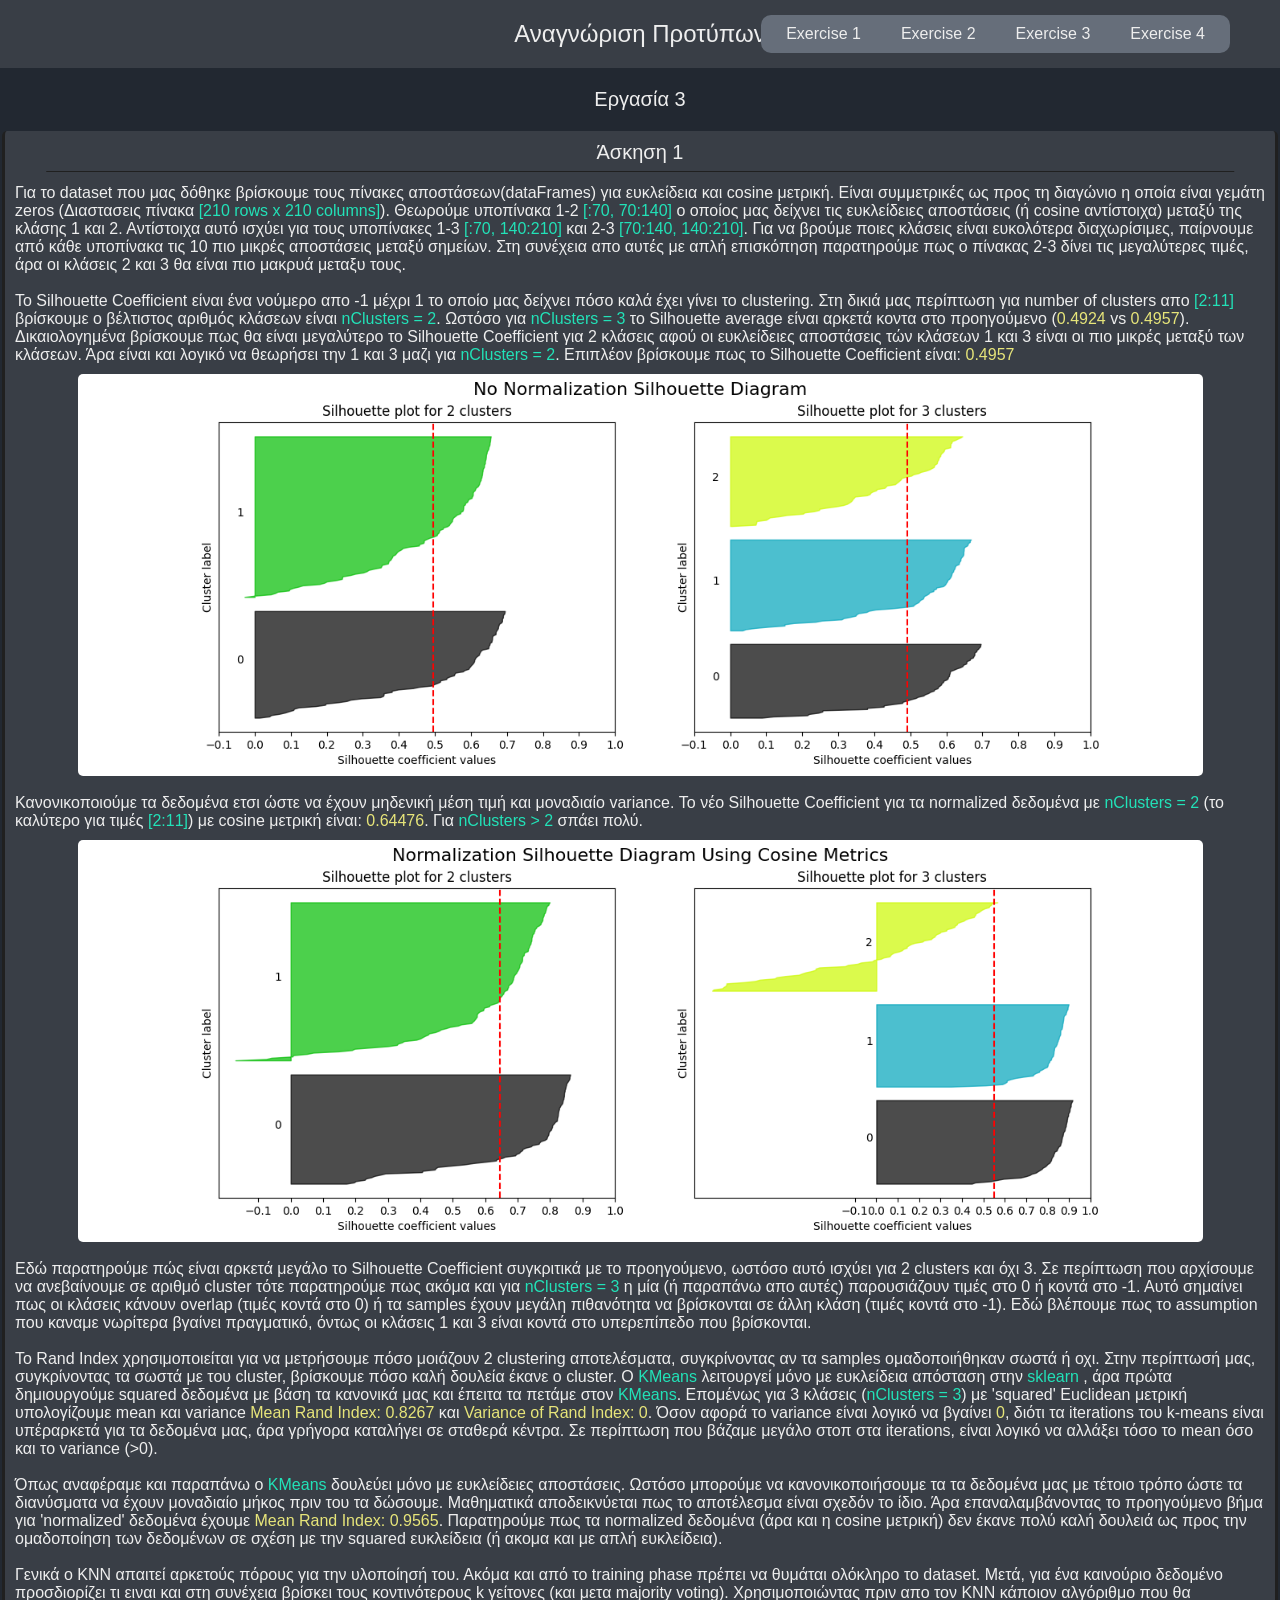
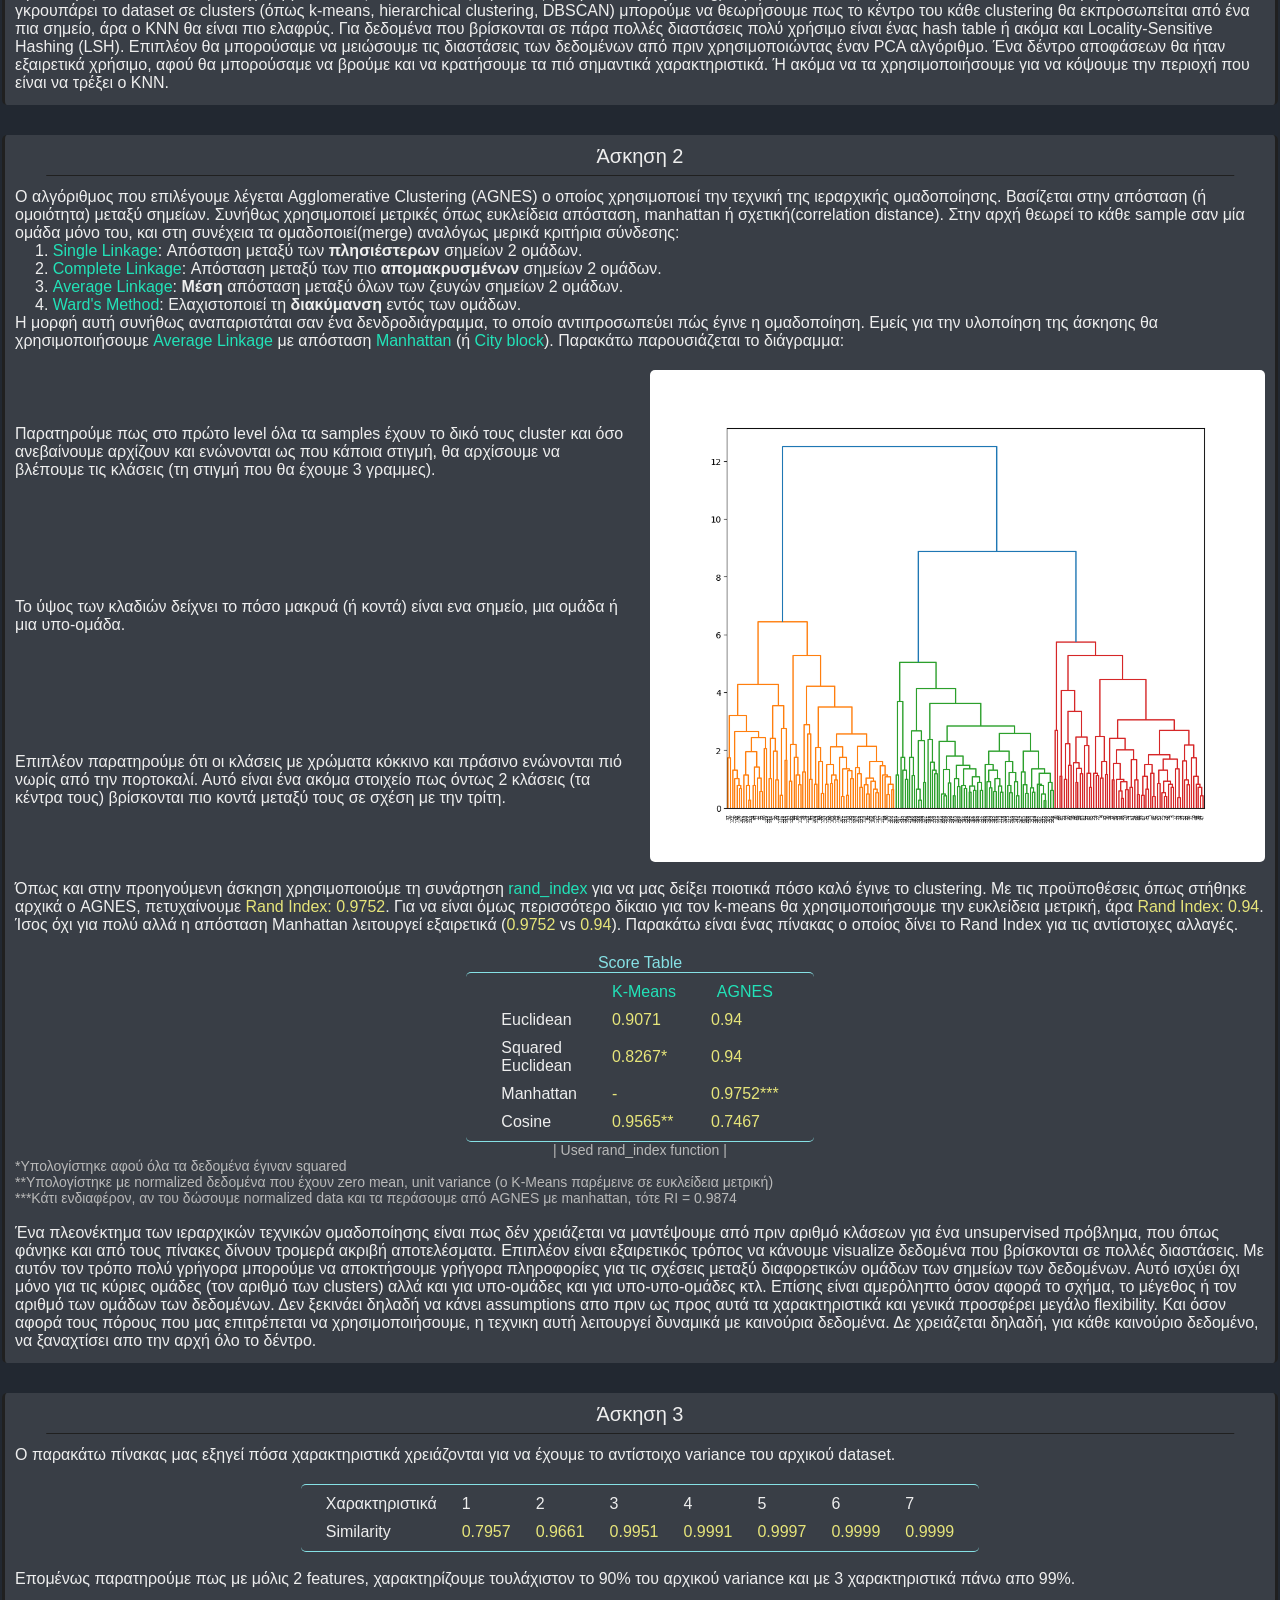
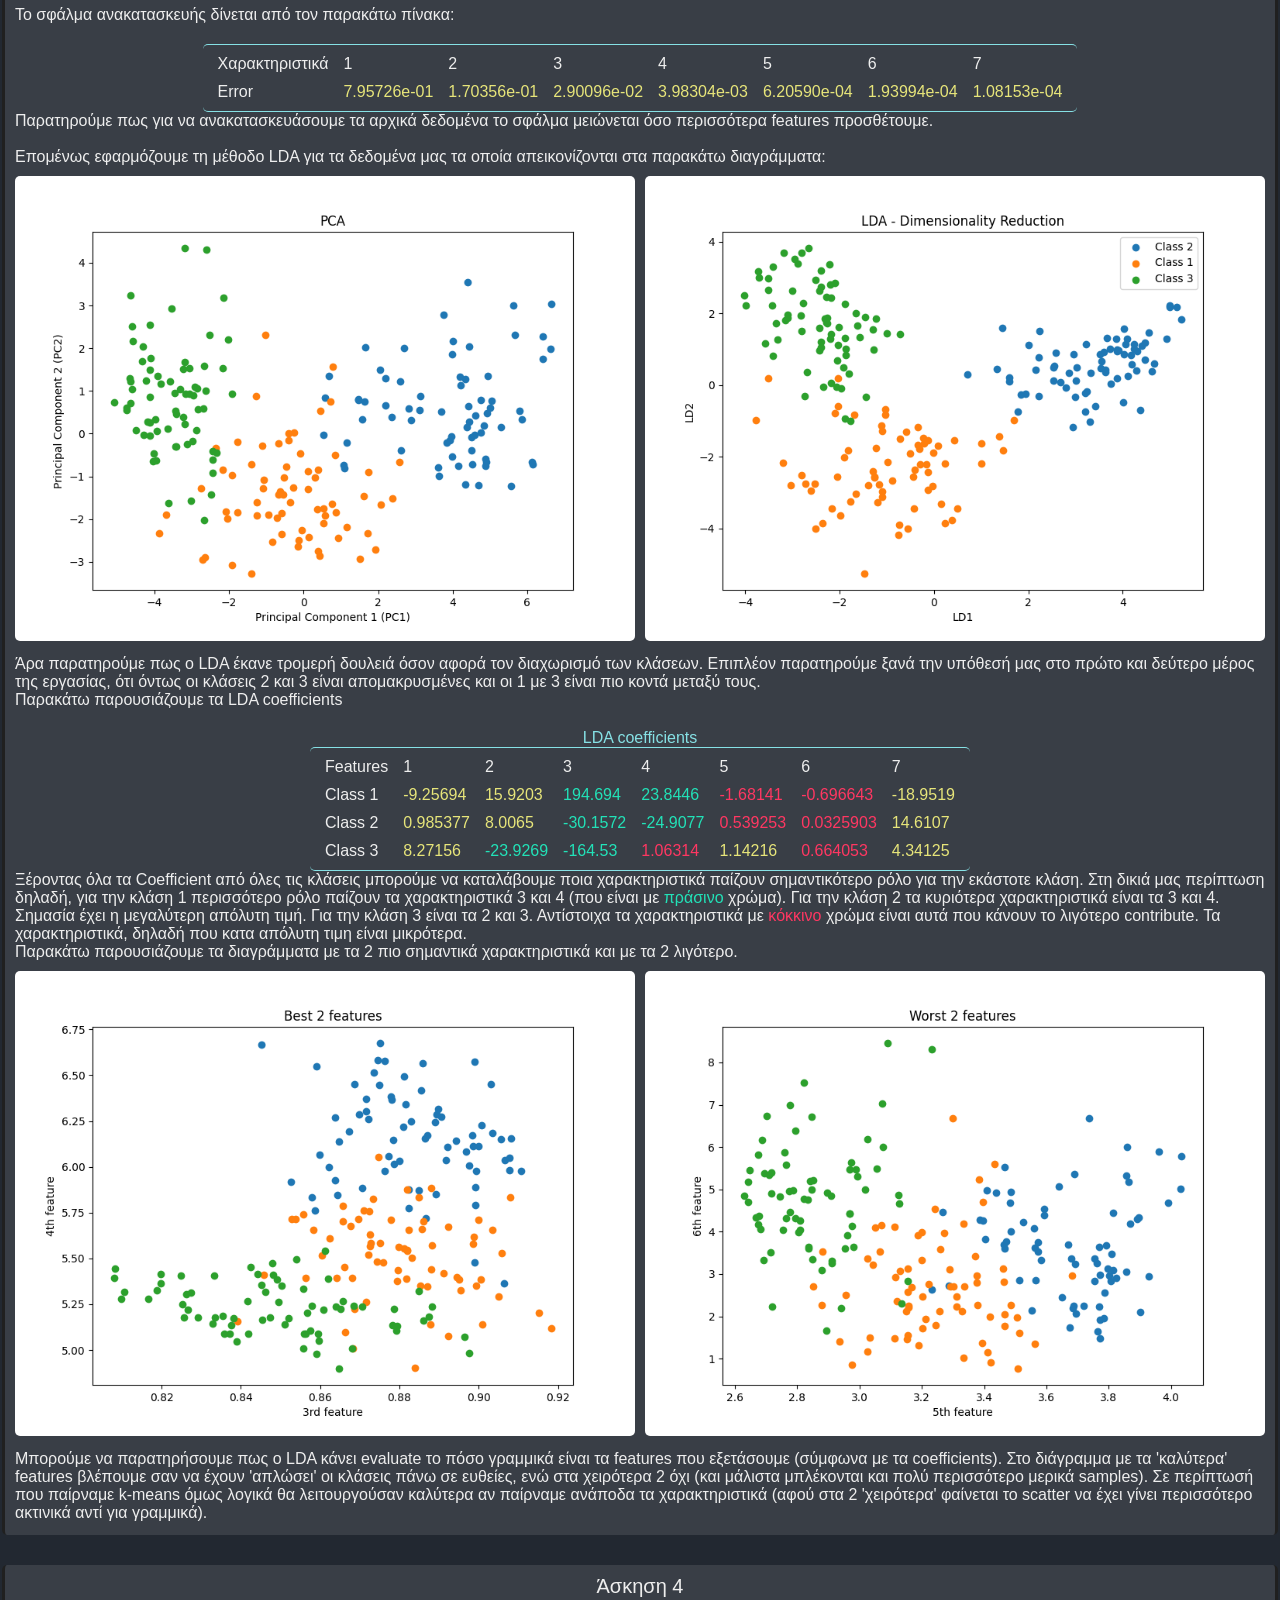
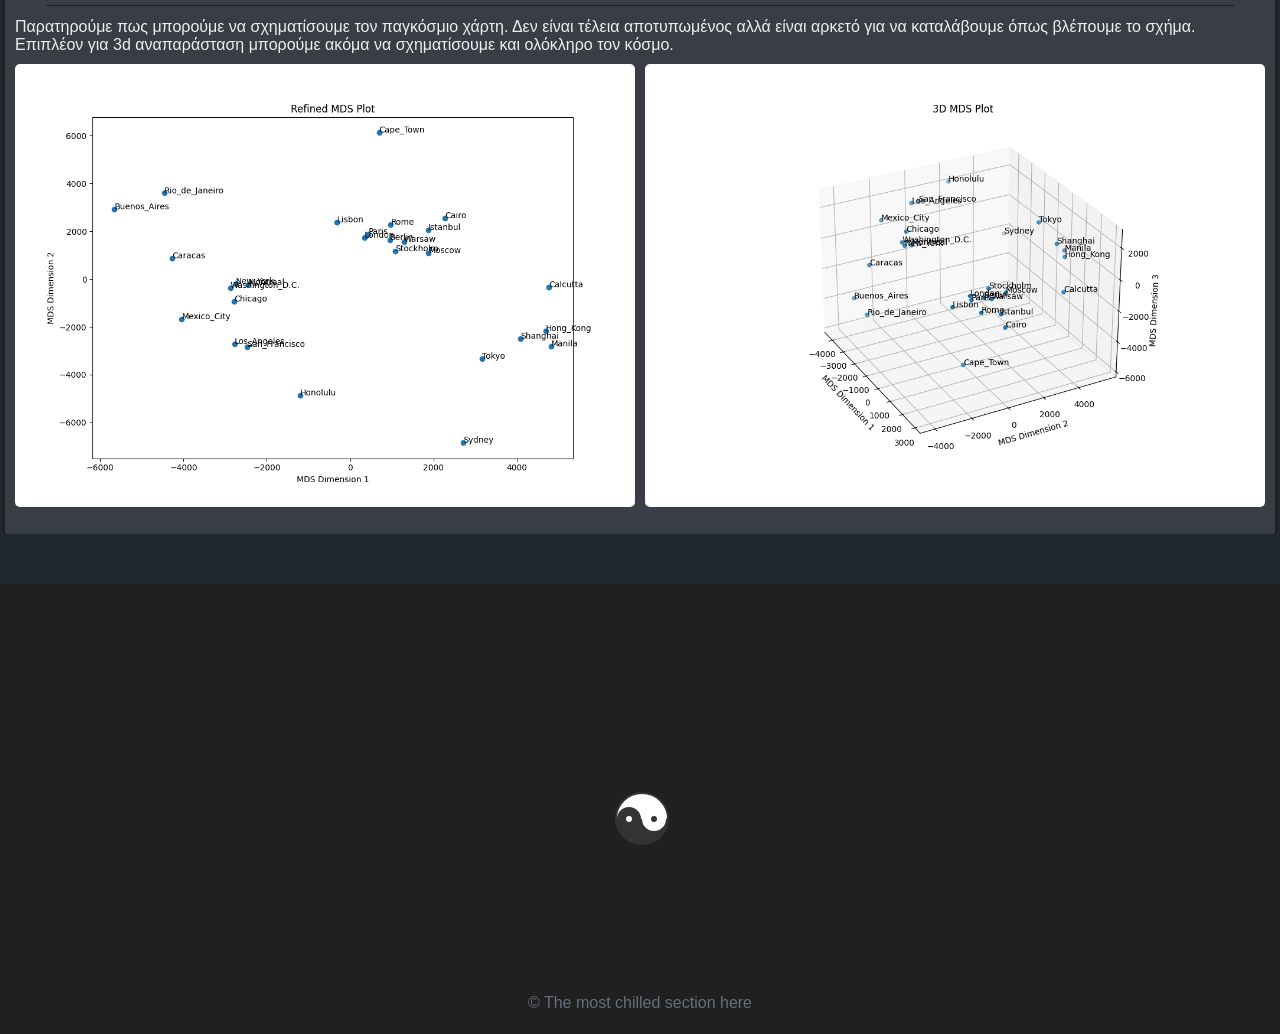
==== project_3/site/index.html @ 0c0e32b7 "Project 3" ====
<!DOCTYPE html>
<html lang="en">
<head>
  <meta charset="UTF-8">
  <meta name="viewport" content="width=device-width, initial-scale=1.0">
  <link rel="stylesheet" href="style.css">
  <title>Document</title>
</head>
<body>
  <ul class="nav-bar">
    <li><a href="#label1">Exercise 1</a></li>
    <li><a href="#label2">Exercise 2</a></li>
    <li><a href="#label3">Exercise 3</a></li>
    <li><a href="#label4">Exercise 4</a></li>
  </ul>
  <div class="header master">Αναγνώριση Προτύπων</div>
  <div class="header">Εργασία 3</div>
  <div class="container">
    <div class="label" id="label1"><span>Άσκηση 1</span></div>
    <div class="part1-1">
      Για το dataset που μας δόθηκε βρίσκουμε τους πίνακες αποστάσεων(dataFrames) για ευκλείδεια και cosine μετρική.
      Είναι συμμετρικές ως προς τη διαγώνιο η οποία είναι γεμάτη zeros (Διαστασεις πίνακα <span class="underline">[210 rows x 210 columns]</span>).
      Θεωρούμε υποπίνακα 1-2 <span class="underline">[:70, 70:140]</span> ο οποίος μας δείχνει τις ευκλείδειες αποστάσεις (ή cosine αντίστοιχα) μεταξύ της κλάσης 1 και 2.
      Αντίστοιχα αυτό ισχύει για τους υποπίνακες 1-3 <span class="underline">[:70, 140:210]</span> και 2-3 <span class="underline">[70:140, 140:210]</span>.
      Για να βρούμε ποιες κλάσεις είναι ευκολότερα διαχωρίσιμες, παίρνουμε από
      κάθε υποπίνακα τις 10 πιο μικρές αποστάσεις μεταξύ σημείων. Στη συνέχεια απο αυτές με απλή επισκόπηση παρατηρούμε πως ο πίνακας 2-3
      δίνει τις μεγαλύτερες τιμές, άρα οι κλάσεις 2 και 3 θα είναι πιο μακρυά μεταξυ τους.
    </div>
    <div class="part1-2"> <br>
      Το Silhouette Coefficient είναι ένα νούμερο απο -1 μέχρι 1 το οποίο μας δείχνει πόσο καλά έχει γίνει το clustering. Στη δικιά μας περίπτωση
      για number of clusters απο <span class="underline">[2:11]</span> βρίσκουμε ο βέλτιστος αριθμός κλάσεων είναι <span class="underline">nClusters = 2</span>.
      Ωστόσο για <span class="underline">nClusters = 3</span> το Silhouette average είναι αρκετά κοντα στο προηγούμενο (<span class="underline2">0.4924</span> vs <span class="underline2">0.4957</span>).
      Δικαιολογημένα βρίσκουμε πως θα είναι μεγαλύτερο το Silhouette Coefficient για 2 κλάσεις αφού οι ευκλείδειες αποστάσεις τών κλάσεων 1 και 3 είναι οι πιο μικρές μεταξύ των κλάσεων.
      Άρα είναι και λογικό να θεωρήσει την 1 και 3 μαζι για <span class="underline">nClusters = 2</span>. Επιπλέον βρίσκουμε πως το Silhouette Coefficient
      είναι: <span class="underline2">0.4957</span>
      <img src="../images/noNormSilDiam.png" alt="" class="image image1">
    </div>
    <div class="part1-3"> <br>
      Κανονικοποιούμε τα δεδομένα ετσι ώστε να έχουν μηδενική μέση τιμή και μοναδιαίο variance. Το νέο Silhouette Coefficient για τα normalized δεδομένα με
      <span class="underline">nClusters = 2</span> (το καλύτερο για τιμές <span class="underline">[2:11]</span>)
      με cosine μετρική είναι: <span class="underline2">0.64476</span>. Για <span class="underline">nClusters > 2</span> σπάει πολύ.
      <img src="../images/noNormSilDiamNormCosine.png" alt="" class="image image2"> <br>
      Εδώ παρατηρούμε πώς είναι αρκετά μεγάλο το Silhouette Coefficient συγκριτικά με το προηγούμενο, ωστόσο αυτό ισχύει για 2 clusters και όχι 3.
      Σε περίπτωση που αρχίσουμε να ανεβαίνουμε σε αριθμό cluster τότε παρατηρούμε πως ακόμα και για <span class="underline">nClusters = 3</span>
      η μία (ή παραπάνω απο αυτές) παρουσιάζουν τιμές στο 0 ή κοντά στο -1. Αυτό σημαίνει πως οι κλάσεις κάνουν overlap (τιμές κοντά στο 0) ή τα samples
      έχουν μεγάλη πιθανότητα να βρίσκονται σε άλλη κλάση (τιμές κοντά στο -1). Εδώ βλέπουμε πως το assumption που καναμε νωρίτερα βγαίνει πραγματικό,
      όντως οι κλάσεις 1 και 3 είναι κοντά στο υπερεπίπεδο που βρίσκονται.
    </div>
    <div class="part1-4"> <br>
      Το Rand Index χρησιμοποιείται για να μετρήσουμε πόσο μοιάζουν 2 clustering αποτελέσματα, συγκρίνοντας αν τα samples ομαδοποιήθηκαν σωστά ή οχι.
      Στην περίπτωσή μας, συγκρίνοντας τα σωστά με του cluster, βρίσκουμε πόσο καλή δουλεία έκανε ο cluster. 
      Ο <span class="underline">KMeans</span> λειτουργεί μόνο με ευκλείδεια απόσταση στην <span class="underline">sklearn</span> , άρα
      πρώτα δημιουργούμε squared δεδομένα με βάση τα κανονικά μας και έπειτα τα πετάμε στον <span class="underline">KMeans</span>.
      Επομένως για 3 κλάσεις (<span class="underline">nClusters = 3</span>) με 'squared' Euclidean μετρική υπολογίζουμε mean και variance 
      <span class="underline2">Mean Rand Index: 0.8267</span> και <span class="underline2">Variance of Rand Index: 0</span>. 
      Όσον αφορά το variance είναι λογικό να βγαίνει <span class="underline2">0</span>, διότι τα iterations του k-means είναι υπέραρκετά για τα δεδομένα μας,
      άρα γρήγορα καταλήγει σε σταθερά κέντρα. Σε περίπτωση που βάζαμε μεγάλο στοπ στα iterations, είναι λογικό
      να αλλάξει τόσο το mean όσο και το variance (>0).
    </div>
    <div class="part1-5"> <br>
      Όπως αναφέραμε και παραπάνω ο <span class="underline">KMeans</span> δουλεύει μόνο με ευκλείδειες αποστάσεις. Ωστόσο μπορούμε να κανονικοποιήσουμε τα
      τα δεδομένα μας με τέτοιο τρόπο ώστε τα διανύσματα να έχουν μοναδιαίο μήκος πριν του τα δώσουμε. Μαθηματικά αποδεικνύεται πως το αποτέλεσμα είναι σχεδόν το ίδιο.
      Άρα επαναλαμβάνοντας το προηγούμενο βήμα για 'normalized' δεδομένα έχουμε <span class="underline2">Mean Rand Index: 0.9565</span>. Παρατηρούμε πως τα
      normalized δεδομένα (άρα και η cosine μετρική) δεν έκανε πολύ καλή δουλειά ως προς την ομαδοποίηση των δεδομένων σε σχέση με την squared ευκλείδεια 
      (ή ακομα και με απλή ευκλείδεια).
    </div>
    <div class="bonus1"> <br>
      Γενικά ο KNN απαιτεί αρκετούς πόρους για την υλοποίησή του. Ακόμα και από το training phase πρέπει να θυμάται ολόκληρο το dataset. Μετά, για ένα καινούριο δεδομένο
      προσδιορίζει τι ειναι και στη συνέχεια βρίσκει τους κοντινότερους k γείτονες (και μετα majority voting). Χρησιμοποιώντας πριν απο τον KNN κάποιον αλγόριθμο που
      θα γκρουπάρει το dataset σε clusters (όπως k-means, hierarchical clustering, DBSCAN) μπορούμε να θεωρήσουμε πως το κέντρο του  κάθε clustering θα εκπροσωπείται
      από ένα πια σημείο, άρα ο KNN θα είναι πιο ελαφρύς.
      Για δεδομένα που βρίσκονται σε πάρα πολλές διαστάσεις πολύ χρήσιμο είναι ένας hash table ή ακόμα και Locality-Sensitive Hashing (LSH).
      Επιπλέον θα μπορούσαμε να μειώσουμε τις διαστάσεις των δεδομένων από πριν χρησιμοποιώντας έναν PCA αλγόριθμο. Ένα δέντρο αποφάσεων θα ήταν εξαιρετικά χρήσιμο,
      αφού θα μπορούσαμε να βρούμε και να κρατήσουμε τα πιό σημαντικά χαρακτηριστικά. Ή ακόμα να τα χρησιμοποιήσουμε για να κόψουμε την περιοχή που είναι
      να τρέξει ο KNN.
    </div>
  </div>
  <div class="container container2">
    <div class="label" id="label2"><span>Άσκηση 2</span></div>
    <div class="part2-1">
      Ο αλγόριθμος που επιλέγουμε λέγεται Agglomerative Clustering (AGNES) ο οποίος χρησιμοποιεί την τεχνική της ιεραρχικής ομαδοποίησης.
      Βασίζεται στην απόσταση (ή ομοιότητα) μεταξύ σημείων. Συνήθως χρησιμοποιεί μετρικές όπως ευκλείδεια απόσταση, manhattan ή σχετική(correlation distance).
      Στην αρχή θεωρεί
      το κάθε sample σαν μία ομάδα μόνο του, και στη συνέχεια τα ομαδοποιεί(merge) αναλόγως μερικά κριτήρια σύνδεσης:
      <br><span class="tab">1.</span> <span class="underline">Single Linkage</span>: Απόσταση μεταξύ των <span class="bold">πλησιέστερων</span> σημείων 2 ομάδων.
      <br><span class="tab">2.</span> <span class="underline">Complete Linkage</span>: Απόσταση μεταξύ των πιο <span class="bold">απομακρυσμένων</span> σημείων 2 ομάδων.
      <br><span class="tab">3.</span> <span class="underline">Average Linkage</span>: <span class="bold">Μέση</span> απόσταση μεταξύ όλων των ζευγών σημείων 2 ομάδων.
      <br><span class="tab">4.</span> <span class="underline">Ward's Method</span>: Ελαχιστοποιεί τη <span class="bold">διακύμανση</span> εντός των ομάδων.
      <br>Η μορφή αυτή συνήθως αναπαριστάται σαν ένα δενδροδιάγραμμα, το οποίο αντιπροσωπεύει πώς έγινε η ομαδοποίηση. 
      Εμείς για την υλοποίηση της άσκησης θα χρησιμοποιήσουμε <span class="underline">Average Linkage</span> με απόσταση
      <span class="underline">Manhattan</span> (ή <span class="underline">City block</span>). Παρακάτω παρουσιάζεται το διάγραμμα:
    </div>
    <div class="part2-2">
      <div class="grid-container">
        <div class="left-box">
          <div class="left-box-top">
            Παρατηρούμε πως στο πρώτο level όλα τα samples έχουν το δικό τους cluster και όσο ανεβαίνουμε αρχίζουν και ενώνονται ως που κάποια στιγμή,
            θα αρχίσουμε να βλέπουμε τις κλάσεις (τη στιγμή που θα έχουμε 3 γραμμες).
          </div>
          <div class="left-box-mid">
            Το ύψος των κλαδιών δείχνει το πόσο μακρυά (ή κοντά) είναι ενα σημείο, μια ομάδα
            ή μια υπο-ομάδα.
          </div>
          <div class="left-box-bot">
            Επιπλέον παρατηρούμε ότι οι κλάσεις με χρώματα κόκκινο και πράσινο ενώνονται πιό νωρίς από την πορτοκαλί. Αυτό είναι ένα ακόμα στοιχείο
            πως όντως 2 κλάσεις (τα κέντρα τους) βρίσκονται πιο κοντά μεταξύ τους σε σχέση με την τρίτη.
          </div>
        </div>
        <div class="right-box">
          <img src="../images/treeDiagram.png" alt="" class="image3">
        </div>
      </div>
    </div>
    <div class="part2-3"> <br>
      Όπως και στην προηγούμενη άσκηση χρησιμοποιούμε τη συνάρτηση <span class="underline">rand_index</span> για να μας δείξει ποιοτικά πόσο καλό έγινε
      το clustering. Με τις προϋποθέσεις όπως στήθηκε αρχικά ο AGNES,
      πετυχαίνουμε <span class="underline2">Rand Index: 0.9752</span>.
      Για να είναι όμως περισσότερο δίκαιο για τον k-means θα χρησιμοποιήσουμε την ευκλείδεια μετρική, άρα <span class="underline2">Rand Index: 0.94</span>.
      Ίσος όχι για πολύ αλλά η απόσταση Manhattan λειτουργεί εξαιρετικά
      (<span class="underline2">0.9752</span> vs <span class="underline2">0.94</span>).
      Παρακάτω είναι ένας πίνακας ο οποίος δίνει το Rand Index για τις αντίστοιχες αλλαγές.
    </div>
    <div class="tables-container">
      <div class="table1">
        <span>Score Table</span>
        <div class="table-container">
          <table class="tg1">
            <thead>
              <tr>
                <th class="tg-0lax"></th>
                <th class="tg-0lax underline">K-Means</th>
                <th class="tg-0lax underline">AGNES</th>
              </tr>
            </thead>
          <tbody>
            <tr>
              <td class="tg-0lax">Euclidean</td>
              <td class="tg-0lax underline2">0.9071</td>
              <td class="tg-0lax underline2">0.94</td>
            </tr>
            <tr>
              <td class="tg-0lax">Squared <br> Euclidean</td>
              <td class="tg-0lax underline2">0.8267*</td>
              <td class="tg-0lax underline2">0.94</td>
            </tr>
            <tr>
              <td class="tg-0lax">Manhattan</td>
              <td class="tg-0lax underline2">-</td>
              <td class="tg-0lax underline2">0.9752***</td>
            </tr>
            <tr>
              <td class="tg-0lax">Cosine</td>
              <td class="tg-0lax underline2">0.9565**</td>
              <td class="tg-0lax underline2">0.7467</td>
            </tr>
          </tbody>
          </table>
        </div>
        <span>| Used rand_index function |</span>
      </div>
    </div>
    <div class="post-table-comments">
      <div>*Υπολογίστηκε αφού όλα τα δεδομένα έγιναν squared</div>
      <div>**Υπολογίστηκε με normalized δεδομένα που έχουν zero mean, unit variance (ο K-Means παρέμεινε σε ευκλείδεια μετρική)</div>
      <div>***Κάτι ενδιαφέρον, αν του δώσουμε normalized data και τα περάσουμε από AGNES με manhattan, τότε RI = 0.9874</div>
    </div> 
    <div class="part2-4"> <br>
      Ένα πλεονέκτημα των ιεραρχικών τεχνικών ομαδοποίησης είναι πως δέν χρειάζεται να μαντέψουμε από πριν αριθμό κλάσεων για ένα unsupervised πρόβλημα,
      που όπως φάνηκε και από τους πίνακες δίνουν τρομερά ακριβή αποτελέσματα. Επιπλέον είναι εξαιρετικός τρόπος να κάνουμε visualize δεδομένα
      που βρίσκονται σε πολλές διαστάσεις. Με αυτόν τον τρόπο πολύ γρήγορα μπορούμε να αποκτήσουμε γρήγορα πληροφορίες για τις σχέσεις
      μεταξύ διαφορετικών ομάδων των σημείων των δεδομένων. Αυτό ισχύει όχι μόνο για τις κύριες ομάδες (τον αριθμό των clusters) αλλά και για υπο-ομάδες και για υπο-υπο-ομάδες κτλ.
      Επίσης είναι αμερόληπτο όσον αφορά το σχήμα, το μέγεθος ή τον αριθμό των ομάδων των δεδομένων.
      Δεν ξεκινάει δηλαδή να κάνει assumptions απο πριν ως προς αυτά τα χαρακτηριστικά και γενικά προσφέρει μεγάλο flexibility.
      Και όσον αφορά τους πόρους που μας επιτρέπεται να χρησιμοποιήσουμε, η τεχνικη αυτή λειτουργεί δυναμικά με καινούρια δεδομένα.
      Δε χρειάζεται δηλαδή, για κάθε καινούριο δεδομένο, να ξαναχτίσει απο την αρχή όλο το δέντρο.
    </div>
  </div>
  <div class="container container3">
    <div class="label" id="label3"><span>Άσκηση 3</span></div>
    <div class="part3-1">
      Ο παρακάτω πίνακας μας εξηγεί πόσα χαρακτηριστικά χρειάζονται για να έχουμε το αντίστοιχο variance του αρχικού dataset.
      <div class="table2">
        <table class="tg2">
          <thead>
            <tr>
              <td>Χαρακτηριστικά</td>
              <td>1</td>
              <td>2</td>
              <td>3</td>
              <td>4</td>
              <td>5</td>
              <td>6</td>
              <td>7</td>
            </tr>
          </thead>
          <tbody>
            <tr>
              <td class="tg-0lax">Similarity</td>
              <td class="tg-0lax underline2">0.7957</td>
              <td class="tg-0lax underline2">0.9661</td>
              <td class="tg-0lax underline2">0.9951</td>
              <td class="tg-0lax underline2">0.9991</td>
              <td class="tg-0lax underline2">0.9997</td>
              <td class="tg-0lax underline2">0.9999</td>
              <td class="tg-0lax underline2">0.9999</td>
            </tr>
          </tbody>
        </table>
      </div> <br>
      Επομένως παρατηρούμε πως με μόλις 2 features, χαρακτηρίζουμε τουλάχιστον το 90% του αρχικού variance και με 3 χαρακτηριστικά πάνω απο 99%.
    </div>
    <div class="part3-2"> <br>
      Το σφάλμα ανακατασκευής δίνεται από τον παρακάτω πίνακα:
      <div class="table3">
        <table class="tg3">
          <thead>
            <tr>
              <td>Χαρακτηριστικά</td>
              <td>1</td>
              <td>2</td>
              <td>3</td>
              <td>4</td>
              <td>5</td>
              <td>6</td>
              <td>7</td>
            </tr>
          </thead>
          <tbody>
            <tr>
              <td class="tg-0lax">Error</td>
              <td class="tg-0lax underline2">7.95726e-01</td>
              <td class="tg-0lax underline2">1.70356e-01</td>
              <td class="tg-0lax underline2">2.90096e-02</td>
              <td class="tg-0lax underline2">3.98304e-03</td>
              <td class="tg-0lax underline2">6.20590e-04</td>
              <td class="tg-0lax underline2">1.93994e-04</td>
              <td class="tg-0lax underline2">1.08153e-04</td>
            </tr>
          </tbody>
        </table>
      </div>
      Παρατηρούμε πως για να ανακατασκευάσουμε τα αρχικά δεδομένα το σφάλμα μειώνεται όσο περισσότερα features προσθέτουμε. 
    </div>

    <div class="part3-3"> <br>
      Επομένως εφαρμόζουμε τη μέθοδο LDA για τα δεδομένα μας τα οποία απεικονίζονται στα παρακάτω διαγράμματα:
      <div class="images-box">
        <div class="box1">
          <a href="../images/PCA_plot.png" target="_blank"><img src="../images/PCA_plot.png" alt=""></a>
        </div>
        <div class="box2">
          <a href="../images/LDA_plot.png" target="_blank"><img src="../images/LDA_plot.png" alt=""></a>
        </div>
      </div>
      Άρα παρατηρούμε πως ο LDA έκανε τρομερή δουλειά όσον  αφορά τον διαχωρισμό των κλάσεων. Επιπλέον παρατηρούμε ξανά την υπόθεσή μας στο πρώτο και δεύτερο μέρος της εργασίας,
      ότι όντως οι κλάσεις 2 και 3 είναι απομακρυσμένες και οι 1 με 3 είναι πιο κοντά μεταξύ τους. <br>
      Παρακάτω παρουσιάζουμε τα LDA coefficients
      <div class="table4">
        <span>LDA coefficients</span>
        <div class="table-container">
          <table class="tg4">
            <thead>
              <tr>
                <td>Features</td>
                <td>1</td>
                <td>2</td>
                <td>3</td>
                <td>4</td>
                <td>5</td>
                <td>6</td>
                <td>7</td>
              </tr>
            </thead>
            <tbody>
              <tr>
                <td class="tg-0lax">Class 1</td>
                <td class="tg-0lax underline2">-9.25694</td>
                <td class="tg-0lax underline2">15.9203</td>
                <td class="tg-0lax underline">194.694</td>
                <td class="tg-0lax underline">23.8446</td>
                <td class="tg-0lax underline3">-1.68141</td>
                <td class="tg-0lax underline3">-0.696643</td>
                <td class="tg-0lax underline2">-18.9519</td>
              </tr>
              <tr>
                <td class="tg-0lax">Class 2</td>
                <td class="tg-0lax underline2">0.985377</td>
                <td class="tg-0lax underline2">8.0065</td>
                <td class="tg-0lax underline">-30.1572</td>
                <td class="tg-0lax underline">-24.9077</td>
                <td class="tg-0lax underline3">0.539253</td>
                <td class="tg-0lax underline3">0.0325903</td>
                <td class="tg-0lax underline2">14.6107</td>
              </tr>
              <tr>
                <td class="tg-0lax">Class 3</td>
                <td class="tg-0lax underline2">8.27156</td>
                <td class="tg-0lax underline">-23.9269</td>
                <td class="tg-0lax underline">-164.53</td>
                <td class="tg-0lax underline3">1.06314</td>
                <td class="tg-0lax underline2">1.14216</td>
                <td class="tg-0lax underline3">0.664053</td>
                <td class="tg-0lax underline2">4.34125</td>
              </tr>
            </tbody>
          </table>
        </div>
        <!-- <span></span> -->
      </div>
      Ξέροντας όλα τα Coefficient από όλες τις κλάσεις μπορούμε να καταλάβουμε ποια χαρακτηριστικά παίζουν σημαντικότερο ρόλο για την εκάστοτε κλάση.
      Στη δικιά μας περίπτωση δηλαδή, για την κλάση 1 περισσότερο ρόλο παίζουν τα χαρακτηριστικά 3 και 4 (που είναι με <span class="underline">πράσινο</span> χρώμα). Για την κλάση 2 τα κυριότερα χαρακτηριστικά είναι
      τα 3 και 4. Σημασία έχει η μεγαλύτερη απόλυτη τιμή. Για την κλάση 3 είναι τα 2 και 3. Αντίστοιχα τα χαρακτηριστικά με <span class="underline3">κόκκινο</span> χρώμα είναι αυτά που κάνουν το λιγότερο contribute.
      Τα χαρακτηριστικά, δηλαδή που κατα απόλυτη τιμη είναι μικρότερα. <br>
      Παρακάτω παρουσιάζουμε τα διαγράμματα με τα 2 πιο σημαντικά χαρακτηριστικά και με τα 2 λιγότερο.
      <div class="images-box">
        <div class="box1">
          <a href="../images/bestFeatures.png" target="_blank"><img src="../images/bestFeatures.png" alt=""></a>
        </div>
        <div class="box2">
          <a href="../images/worstFeatures.png" target="_blank"><img src="../images/worstFeatures.png" alt=""></a>
        </div>
      </div>
      Μπορούμε να παρατηρήσουμε πως ο LDA κάνει evaluate το πόσο γραμμικά είναι τα features που εξετάσουμε (σύμφωνα με τα coefficients). Στο διάγραμμα με τα
      'καλύτερα' features βλέπουμε σαν να έχουν 'απλώσει' οι κλάσεις πάνω σε ευθείες, ενώ στα χειρότερα 2 όχι (και μάλιστα μπλέκονται και πολύ περισσότερο μερικά samples).
      Σε περίπτωσή που παίρναμε k-means όμως λογικά θα λειτουργούσαν καλύτερα αν παίρναμε ανάποδα τα χαρακτηριστικά (αφού στα 2 'χειρότερα' φαίνεται το scatter να
      έχει γίνει περισσότερο ακτινικά αντί για γραμμικά).
    </div>
  </div>
  
  <div class="container container4">
    <div class="label" id="label4"><span>Άσκηση 4</span></div>
    <div class="part3-1">
      Παρατηρούμε πως μπορούμε να σχηματίσουμε τον παγκόσμιο χάρτη. Δεν είναι τέλεια αποτυπωμένος αλλά είναι αρκετό για να καταλάβουμε όπως βλέπουμε το σχήμα.
      Επιπλέον για 3d αναπαράσταση μπορούμε ακόμα να σχηματίσουμε και ολόκληρο τον κόσμο.
      <div class="images-box">
        <div class="box1">
          <a href="../images/worldCities.png" target="_blank"><img src="../images/worldCities.png" alt=""></a>
        </div>
        <div class="box2">
          <a href="../images/worldCities.png" target="_blank"><img src="../images/worldGlobe.png" alt=""></a>
        </div>
      </div>
    </div>
  </div>



  <div class="container-lg">
    <div class="copyrights">© The most chilled section here</div>
    <div>
      <div></div>
      <div>
        <ul>
          <li></li>
          <li></li>
          <li></li>
          <li></li>
          <li></li>
        </ul>
      </div>
    </div>
    <div class="yin-yang"></div>
  </div>
  <div style="display: none;">231201-7825966</div>
</body>
</html>
---- project_3/site/style.css ----
* {
  margin: 0;
  padding: 0;
  scroll-behavior: smooth;
}

:root {
  --borderColor: #202020;
  --bgColor: #222831;
  --boxColor: #393E46;
  --box2Color: #666e7a;
  --tealColor: #00ADB5;
  --tealLightColor: #86e1e5;
  --fontColor: #EEEEEE;
  --underlineColor: #22e2b8;
  --underlineColor2: #e7e57a;
  --commentColor: #b9b9b9;
  --solidRedColor: #ff3762;
}

body {
  font-family: 'Segoe UI', Tahoma, Geneva, Verdana, sans-serif;
  color: var(--fontColor);
  background-color: var(--bgColor);
}

.underline {
  color: var(--underlineColor);
}

.underline2 {
  color: var(--underlineColor2);
}

.underline3 {
  color: var(--solidRedColor);
}

.bold {
  font-weight: bold;
}

.nav-bar {
  position: absolute;
  /* background-color: var(--box2Color); */
  display: flex;
  text-decoration: none;
  list-style-type: none;
  right: 50px;
  top: 15px;
  border-radius: 10px;
}

.nav-bar li {
  background-color: var(--box2Color);
  padding: 10px;
  transition: .2s ease-in-out;
  cursor: pointer;
}

.nav-bar li a{
  background-color: var(--box2Color);
  padding: 10px;
  transition: .2s ease-in-out;
  cursor: pointer;
}

.nav-bar li:first-child {
  border-radius: 10px 0 0 10px;
  padding-left: 15px;
}

.nav-bar li:last-child {
  border-radius: 0 10px 10px 0;
  padding-right: 15px;
}

.nav-bar li:hover {
  background-color: var(--tealColor);
}

.nav-bar li a {
  text-decoration: none;
  background-color: transparent;
  color: var(--fontColor);
}

.header {
  padding: 20px 0 20px 0;
  text-align: center;
  font-size: 20px;
}

.master {
  font-size: initial;
  font-size: 24px;
  background-color: var(--boxColor);
}

.label {
  max-width: 1250px;
  margin-bottom: 20px;
  padding-top: 10px;
  font-size: 20px;
  background-color: transparent;
  text-align: center;
  position: relative;
}

.label span {
  background-color: transparent;
}

.label::after {
  content: '';
  position: absolute;
  bottom: -8px;
  left: 50%;
  width: 95%;
  border-bottom: 1.5px solid var(--borderColor);
  transform: translateX(-50%);
}

.container {
  max-width: 1250px;
  margin-left: auto;
  margin-right: auto;
  padding: 10px;
  padding-top: 0;
  padding-bottom: 13px;
  border-radius: 5px;
  background-color: var(--boxColor);
  border-left: solid 3px var(--borderColor);
  border-right: solid 3px var(--borderColor);
}

.part1-1 {
  background-color: transparent;
}

.part1-2 {
  background-color: transparent;
}

.image {
  width: 90%;
  margin-top: 10px;
  display: block;
  margin-left: auto;
  margin-right: auto;
  border-radius: 5px;
}

.container2,
.container3,
.container4 {
  margin-top: 30px;
}

.grid-container {
  margin-top: 20px;
  display: grid;
  grid-template-columns: 1fr 1fr; /* Two equal-width columns */
  gap: 20px;
}

.left-box {
  display: flex;
  flex-direction: column;
}

.left-box-top,
.left-box-mid,
.left-box-bot {
  flex: 1;
  display: flex;
  align-items: center;
  justify-content: center;
}

.grid-container div img{
  max-width: 100%;
  height: auto;
  display: block;
  margin: 0 auto; 
  border-radius: 5px;
}

.tg1 {
  border-spacing: 35px 10px;
  border-top: 1px solid var(--tealLightColor);
  border-bottom: 1px solid var(--tealLightColor);
  border-radius: 5px;
}

.tg2{
  border-spacing: 25px 10px;
  border-top: 1px solid var(--tealLightColor);
  border-bottom: 1px solid var(--tealLightColor);
  border-radius: 5px;
}

.tg3 {
  border-spacing: 15px 10px;
  border-top: 1px solid var(--tealLightColor);
  border-bottom: 1px solid var(--tealLightColor);
  border-radius: 5px;
}

.tg4 {
  border-spacing: 15px 10px;
  border-top: 1px solid var(--tealLightColor);
  border-bottom: 1px solid var(--tealLightColor);
  border-radius: 5px;
}

.table1 > span:first-child,
.table2 > span:first-child,
.table4 > span:first-child {
  color: var(--tealLightColor);
}

.table1,
.table2,
.table3,
.table4 {
  display: flex;
  flex-direction: column;
  align-items: center;
  margin-top: 20px;
}

.tg-0lax {
  font-weight: normal;
}

.table1 > span:last-child,
.table2 > span:last-child,
.post-table-comments > div {
  color: var(--commentColor);
  font-size: 14px;
}

.underline a{
  color: var(--commentColor);
}

.images-box {
  margin-top: 10px;
  margin-bottom: 10px;
  display: grid;
  grid-template-columns: 1fr 1fr; /* Two equal-width columns */
  gap: 10px;
  max-width: 100%;
}

.box1 a img, .box2 a img{
  max-width: 100%;
  border-radius: 5px;
}







.container-lg {
  width: 100%;
  height: 450px;
  background-color: var(--borderColor);
  margin-top: 50px;
}

.yin-yang {
  top: 100px;
  left: calc(50% - 25px);
  width: 50px;
  box-sizing: content-box;
  height: 25px;
  background: #fff;
  border-color: #333;
  border-style: solid;
  border-width: 2px 2px 26px 2px;
  border-radius: 100%;
  position: relative;
  transition: 500ms ease-in-out;
}
.yin-yang:hover {
  rotate: 180deg;
}
.yin-yang:before {
  content: "";
  position: absolute;
  top: 50%;
  left: 0;
  background: #fff;
  border: 9.4px solid #333;
  border-radius: 100%;
  width: 6.25px;
  height: 6.25px;
  box-sizing: content-box;
}
.yin-yang:after {
  content: "";
  position: absolute;
  top: 50%;
  left: 50%;
  background: #333;
  border: 9.4px solid #fff;
  border-radius: 100%;
  width: 6.25px;
  height: 6.25px;
  box-sizing: content-box;
}


.copyrights {
  position: relative;
  background-color: transparent;
  text-align: center;
  top: 410px;
  color: var(--box2Color);
}

.tab {
  margin-left: 20px;
}
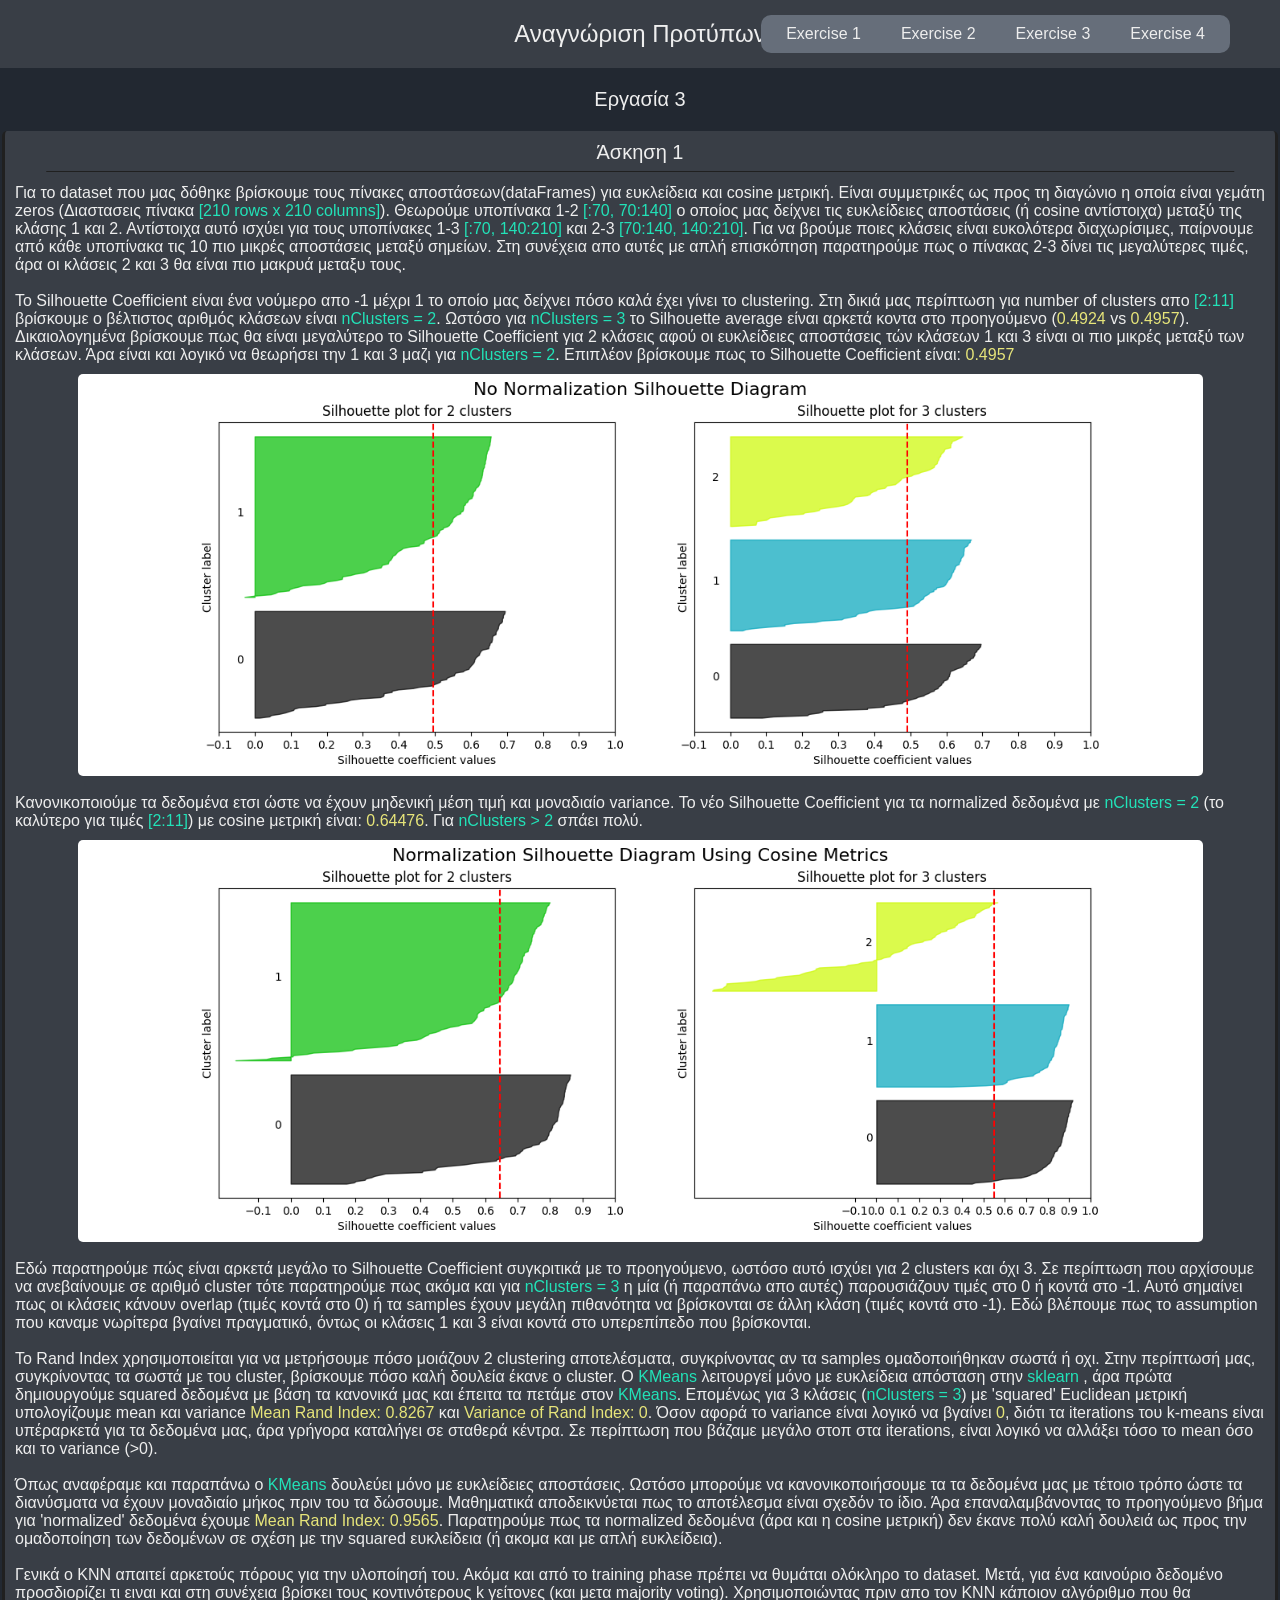
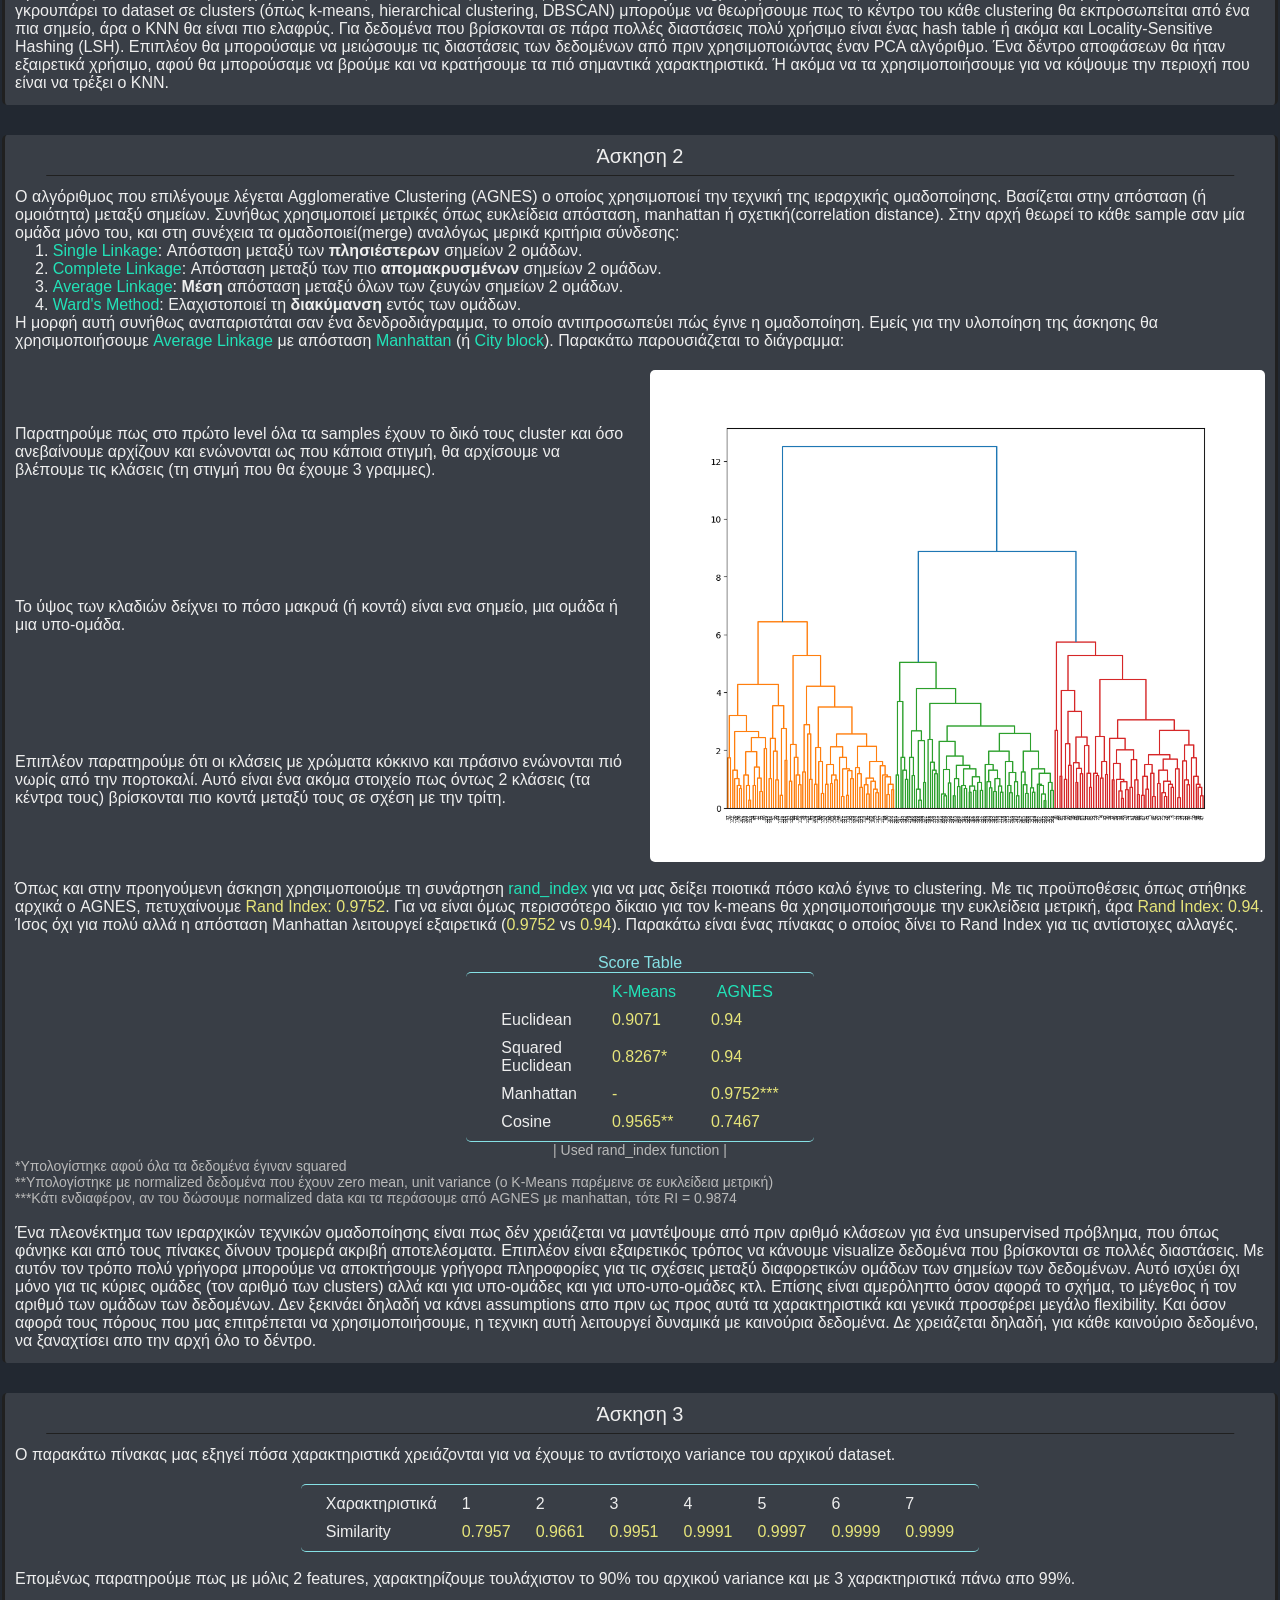
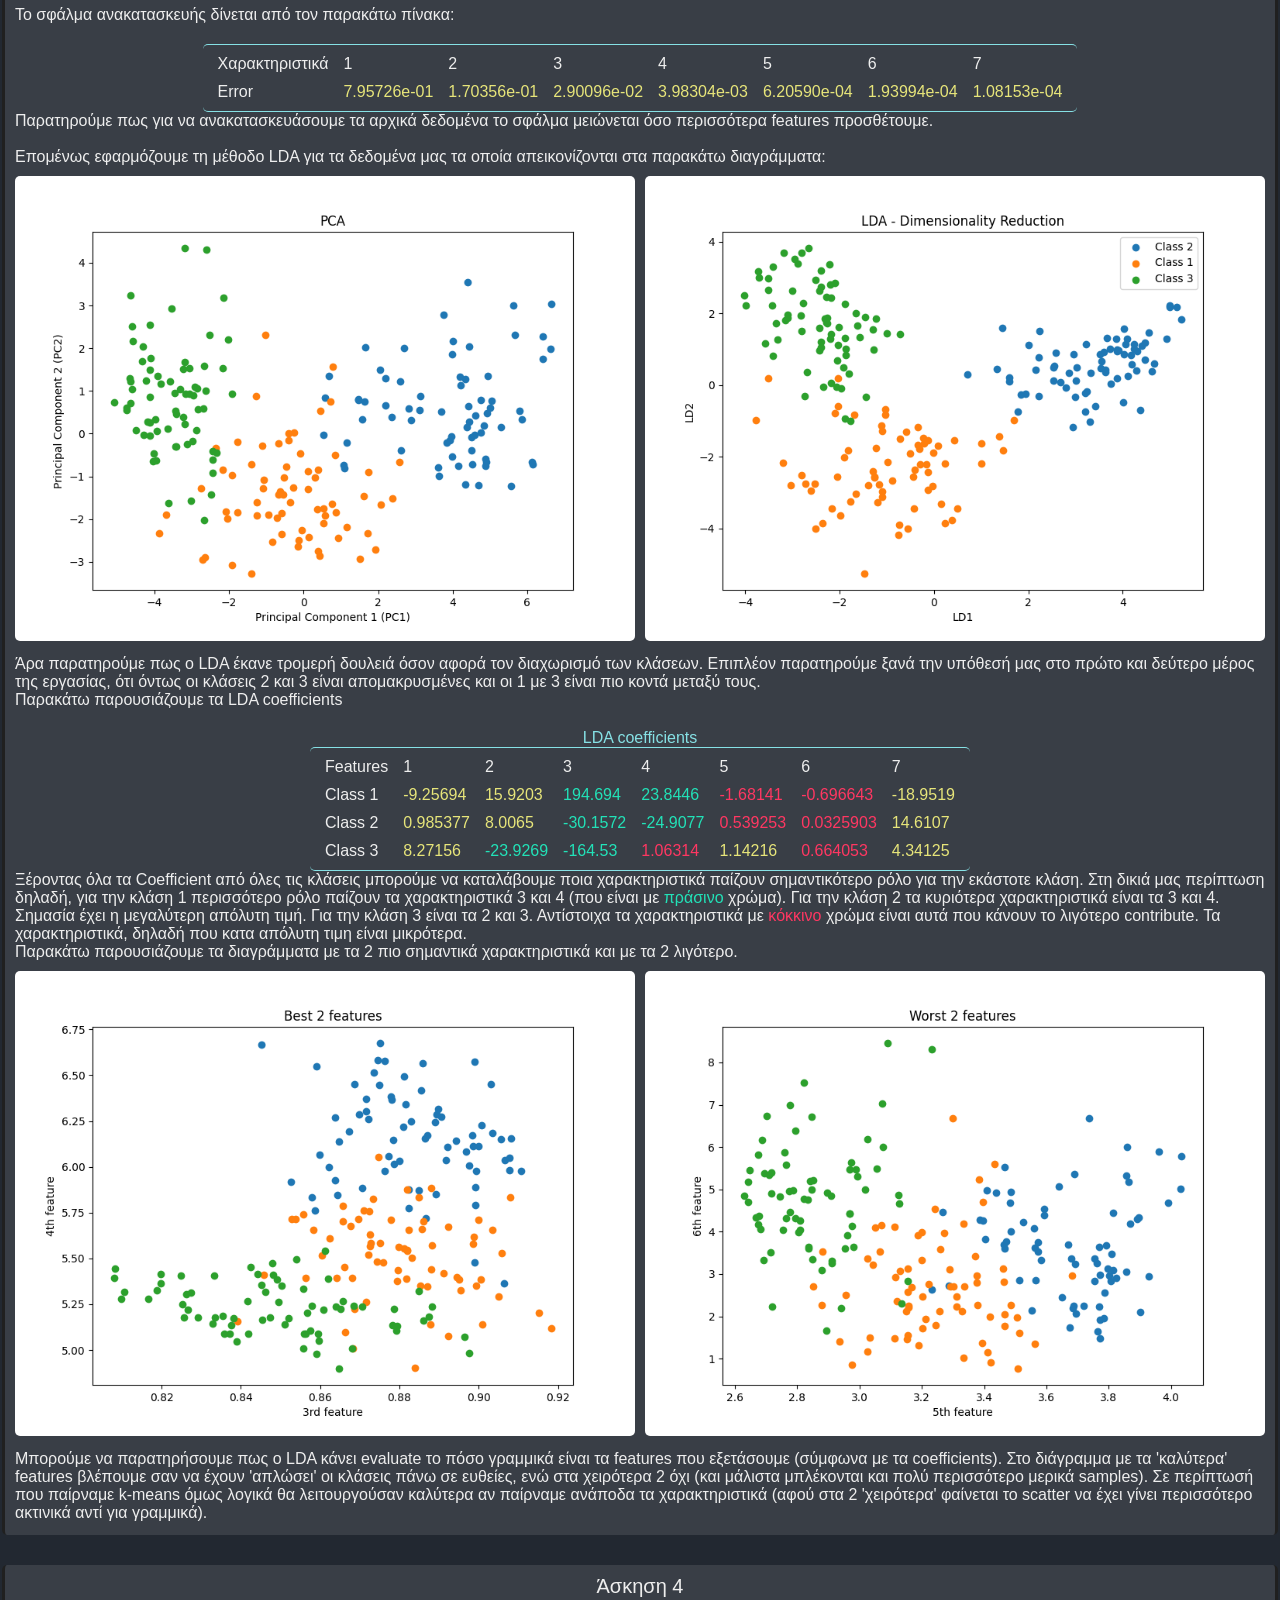
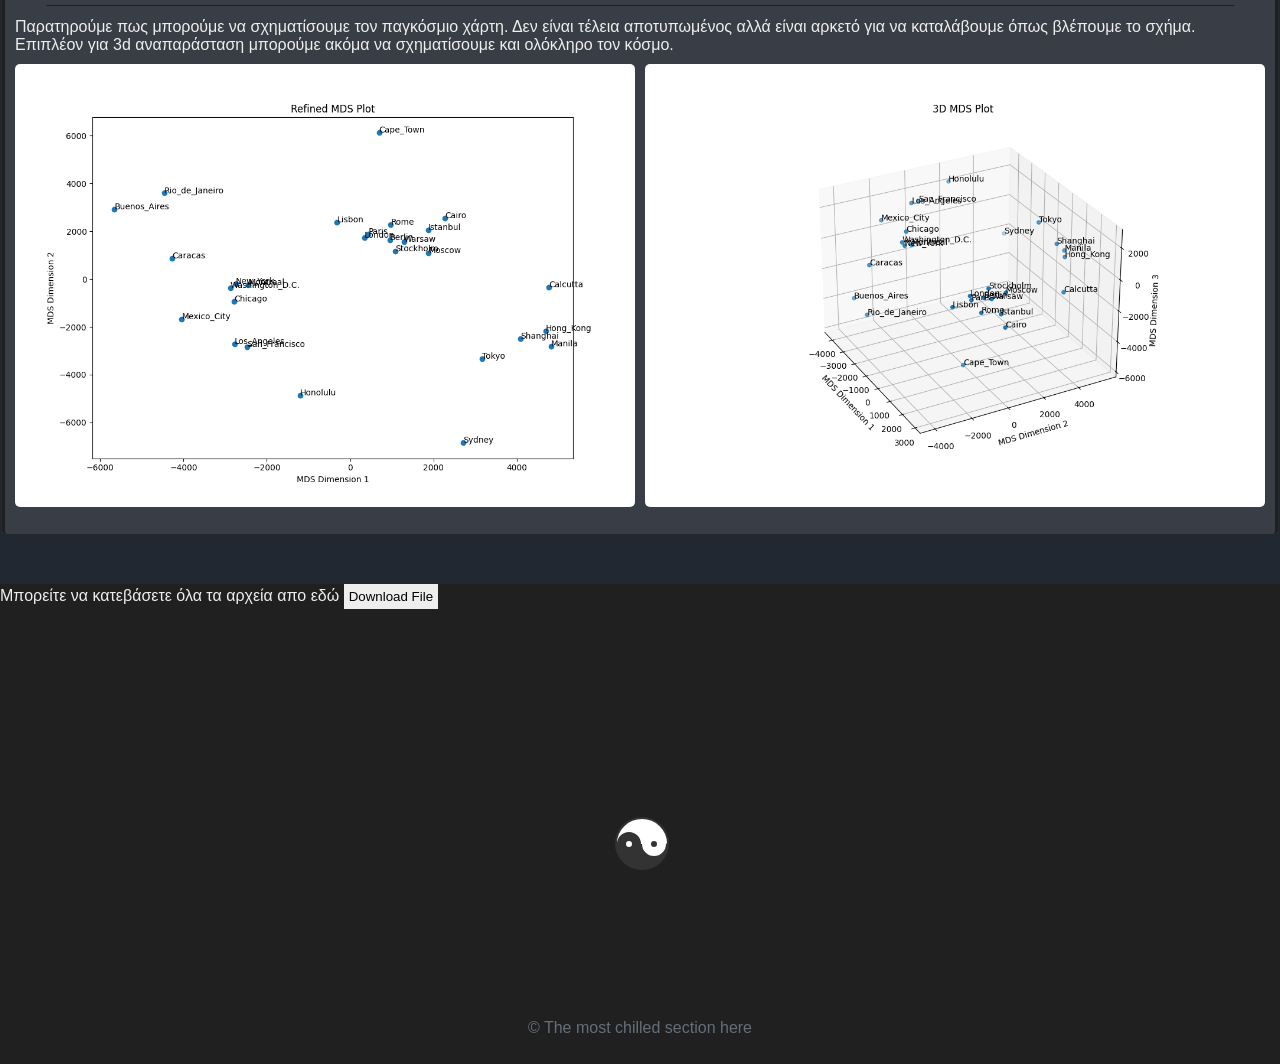
==== commit 9b2d88b0: "Latest Update" ====
--- a/project_3/site/index.html
+++ b/project_3/site/index.html
@@ -346,6 +346,12 @@
 
 
   <div class="container-lg">
+    <div class="button-container">
+      Μπορείτε να κατεβάσετε όλα τα αρχεία απο εδώ
+    <a href="Project 3 (58190).rar" download="Project 3 (58190).rar" class="download-button">
+      <button>Download File</button>
+    </a>
+    </div>
     <div class="copyrights">© The most chilled section here</div>
     <div>
       <div></div>
--- a/project_3/site/style.css
+++ b/project_3/site/style.css
@@ -261,13 +261,31 @@
 
 
 
+.button-container {
+  align-items: center;
+  position: relative;
+
+}
+
+.download-button button {
+  padding: 5px;
+  border: none;
+  text-decoration: none;
+  background-color: var(--fontColor);
+  cursor: pointer;
+  transition: background-color 0.3s;
+}
+
+.download-button:hover button {
+  background-color: var(--tealColor);
+}
 
 
 
 
 .container-lg {
   width: 100%;
-  height: 450px;
+  height: 480px;
   background-color: var(--borderColor);
   margin-top: 50px;
 }
